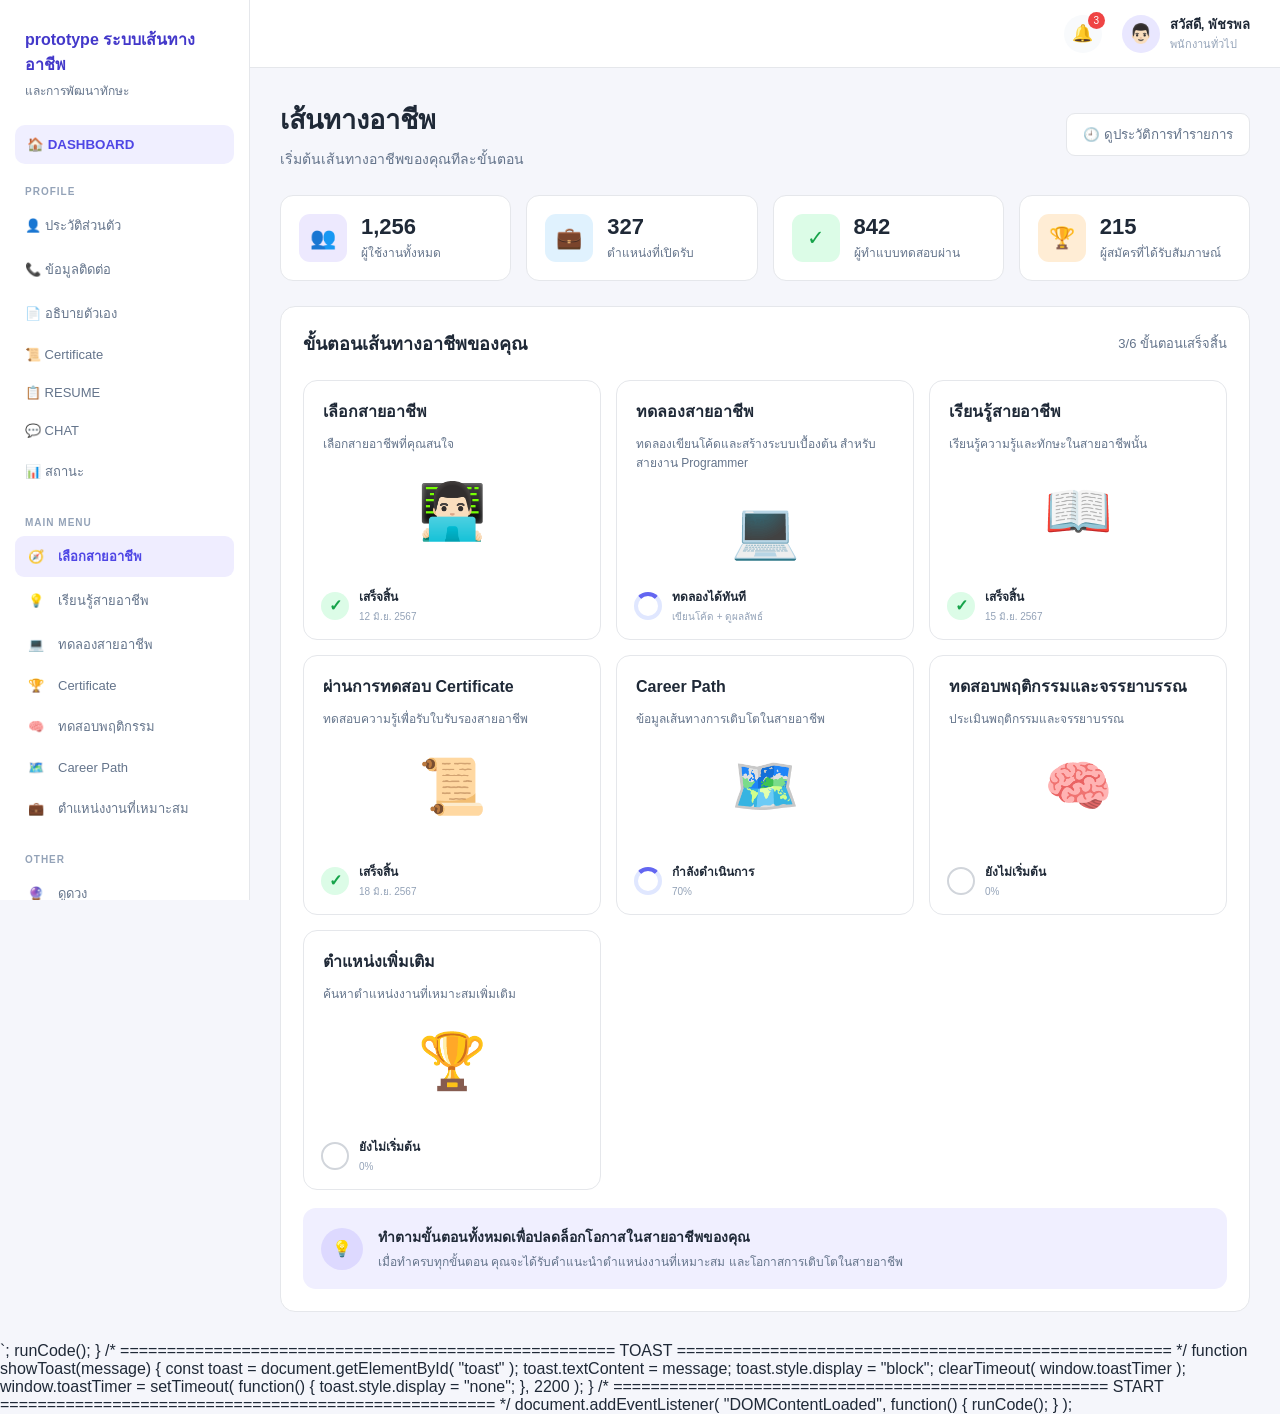
==== index.html @ d0d07e2c "Update index.html" ====
<!DOCTYPE html>
<html lang="th">

<head>

<meta charset="UTF-8">

<meta name="viewport"
      content="width=device-width, initial-scale=1.0">

<title>
Career Path Dashboard
</title>

<style>

/* =====================================================
   RESET
===================================================== */

* {
    box-sizing: border-box;
}

body {

    margin: 0;

    font-family:
        Arial,
        "Noto Sans Thai",
        sans-serif;

    background: #f5f6fb;

    color: #1f2937;
}

button {

    font-family: inherit;

}


/* =====================================================
   APP
===================================================== */

.app {

    min-height: 100vh;

    display: flex;

}


/* =====================================================
   SIDEBAR
===================================================== */

.sidebar {

    width: 250px;

    min-height: 100vh;

    background: white;

    border-right:
        1px solid #e5e7eb;

    padding: 22px 15px;

    position: fixed;

    left: 0;

    top: 0;

    bottom: 0;

    overflow-y: auto;

}

.logo {

    padding:
        5px 10px 25px;

}

.logo-title {

    font-size: 16px;

    font-weight: 800;

    color: #4338ca;

}

.logo-subtitle {

    font-size: 12px;

    color: #64748b;

    margin-top: 4px;

}


/* Sidebar Dashboard */

.dashboard-menu {

    width: 100%;

    border: none;

    background: #f0efff;

    color: #4f46e5;

    padding: 12px;

    border-radius: 10px;

    text-align: left;

    font-weight: 700;

    cursor: pointer;

    margin-bottom: 22px;

}


/* Section */

.menu-section {

    margin-bottom: 25px;

}

.menu-section-title {

    font-size: 10px;

    font-weight: 800;

    color: #94a3b8;

    letter-spacing: 1px;

    padding:
        0 10px 8px;

}


/* Menu */

.menu-item {

    width: 100%;

    display: flex;

    align-items: center;

    gap: 11px;

    border: none;

    background: transparent;

    color: #64748b;

    padding: 10px;

    border-radius: 9px;

    text-align: left;

    cursor: pointer;

    font-size: 13px;

    margin-bottom: 3px;

    transition: .2s;

}

.menu-item:hover {

    background: #f8f7ff;

    color: #4f46e5;

}

.menu-item.active {

    background: #efedff;

    color: #4f46e5;

    font-weight: 700;

}

.menu-icon {

    width: 22px;

    text-align: center;

}


/* =====================================================
   MAIN
===================================================== */

.main {

    margin-left: 250px;

    width: calc(100% - 250px);

    min-height: 100vh;

}


/* =====================================================
   TOPBAR
===================================================== */

.topbar {

    height: 68px;

    background: white;

    border-bottom:
        1px solid #e5e7eb;

    display: flex;

    align-items: center;

    justify-content: flex-end;

    padding:
        0 30px;

    gap: 20px;

}

.notification {

    position: relative;

}

.notification button {

    border: none;

    background: #f8fafc;

    width: 38px;

    height: 38px;

    border-radius: 50%;

    cursor: pointer;

    font-size: 17px;

}

.notification-count {

    position: absolute;

    top: -3px;

    right: -3px;

    background: #ef4444;

    color: white;

    width: 17px;

    height: 17px;

    border-radius: 50%;

    font-size: 10px;

    display: flex;

    align-items: center;

    justify-content: center;

}

.profile {

    display: flex;

    align-items: center;

    gap: 10px;

}

.profile-avatar {

    width: 38px;

    height: 38px;

    border-radius: 50%;

    background: #e9e7ff;

    display: flex;

    align-items: center;

    justify-content: center;

    font-size: 19px;

}

.profile-name {

    font-size: 13px;

    font-weight: 700;

}

.profile-role {

    font-size: 11px;

    color: #94a3b8;

}


/* =====================================================
   PAGE
===================================================== */

.page {

    padding: 30px;

}

.page-header {

    display: flex;

    justify-content:
        space-between;

    align-items: center;

    margin-bottom: 25px;

}

.page-header h1 {

    margin: 0;

    font-size: 27px;

}

.page-header p {

    margin: 7px 0 0;

    color: #64748b;

    font-size: 14px;

}

.history-button {

    border:
        1px solid #e5e7eb;

    background: white;

    padding:
        10px 16px;

    border-radius: 9px;

    cursor: pointer;

    color: #64748b;

}


/* =====================================================
   STAT CARDS
===================================================== */

.stat-grid {

    display: grid;

    grid-template-columns:
        repeat(4, 1fr);

    gap: 15px;

    margin-bottom: 25px;

}

.stat-card {

    background: white;

    border:
        1px solid #e5e7eb;

    border-radius: 13px;

    padding: 18px;

    display: flex;

    align-items: center;

    gap: 14px;

}

.stat-icon {

    width: 48px;

    height: 48px;

    border-radius: 11px;

    display: flex;

    align-items: center;

    justify-content: center;

    font-size: 21px;

}

.stat-number {

    font-size: 22px;

    font-weight: 800;

}

.stat-label {

    font-size: 12px;

    color: #64748b;

    margin-top: 3px;

}


/* =====================================================
   CAREER CARDS
===================================================== */

.panel {

    background: white;

    border:
        1px solid #e5e7eb;

    border-radius: 15px;

    padding: 22px;

}

.panel-header {

    display: flex;

    align-items: center;

    justify-content:
        space-between;

    margin-bottom: 22px;

}

.panel-title {

    font-size: 18px;

    font-weight: 800;

}

.progress-summary {

    font-size: 13px;

    color: #64748b;

}

.career-grid {

    display: grid;

    grid-template-columns:
        repeat(3, 1fr);

    gap: 15px;

}

.career-card {

    min-height: 260px;

    border:
        1px solid #e5e7eb;

    border-radius: 14px;

    padding: 19px;

    position: relative;

    overflow: hidden;

    cursor: pointer;

    transition:
        transform .2s,
        box-shadow .2s,
        border .2s;

    background: white;

}

.career-card:hover {

    transform:
        translateY(-4px);

    border-color: #9b92ff;

    box-shadow:
        0 12px 30px
        rgba(79,70,229,.10);

}

.career-card h3 {

    margin: 0;

    font-size: 16px;

    line-height: 1.45;

}

.career-card p {

    font-size: 12px;

    color: #64748b;

    line-height: 1.6;

}

.illustration {

    height: 90px;

    display: flex;

    align-items: center;

    justify-content: center;

    font-size: 55px;

    margin-top: 10px;

}

.status {

    position: absolute;

    bottom: 15px;

    left: 17px;

    right: 17px;

    display: flex;

    align-items: center;

    gap: 10px;

}

.status-icon {

    width: 28px;

    height: 28px;

    border-radius: 50%;

    background: #dcfce7;

    color: #16a34a;

    display: flex;

    align-items: center;

    justify-content: center;

    font-weight: 800;

}

.status strong {

    display: block;

    font-size: 12px;

}

.status small {

    color: #94a3b8;

    font-size: 10px;

}

.progress-circle {

    width: 28px;

    height: 28px;

    border-radius: 50%;

    border:
        4px solid #e0e7ff;

    border-top-color:
        #6366f1;

}

.empty-circle {

    width: 28px;

    height: 28px;

    border:
        2px solid #d1d5db;

    border-radius: 50%;

}


/* =====================================================
   INFO BAR
===================================================== */

.info-bar {

    margin-top: 18px;

    background: #f0efff;

    border-radius: 13px;

    padding: 18px;

    display: flex;

    gap: 15px;

    align-items: center;

}

.info-icon {

    width: 42px;

    height: 42px;

    border-radius: 50%;

    background: #ddd9ff;

    display: flex;

    align-items: center;

    justify-content: center;

}

.info-bar h3 {

    margin: 0 0 4px;

    font-size: 14px;

}

.info-bar p {

    margin: 0;

    color: #64748b;

    font-size: 12px;

}


/* =====================================================
   SUB PAGE
===================================================== */

.sub-page {

    display: none;

}

.sub-page.active {

    display: block;

}

.back-button {

    border:
        1px solid #e5e7eb;

    background: white;

    color: #4f46e5;

    padding:
        10px 17px;

    border-radius: 8px;

    cursor: pointer;

    margin-bottom: 22px;

    font-weight: 700;

}

.back-button:hover {

    background: #efedff;

}


/* =====================================================
   SUB PAGE HEADER
===================================================== */

.sub-header {

    margin-bottom: 25px;

}

.sub-header h1 {

    margin: 0;

    font-size: 28px;

}

.sub-header p {

    color: #64748b;

    margin-top: 7px;

}


/* =====================================================
   CAREER SELECT
===================================================== */

.career-options {

    display: grid;

    grid-template-columns:
        repeat(4, 1fr);

    gap: 18px;

}

.career-option {

    border:
        1px solid #e5e7eb;

    background: white;

    border-radius: 15px;

    padding: 28px 20px;

    text-align: center;

    cursor: pointer;

    transition: .2s;

}

.career-option:hover {

    transform:
        translateY(-4px);

    border-color: #6366f1;

}

.option-icon {

    font-size: 48px;

    margin-bottom: 12px;

}

.career-option h3 {

    margin: 0;

    font-size: 16px;

}

.career-option p {

    color: #64748b;

    font-size: 12px;

}


/* =====================================================
   LEARNING
===================================================== */

.lesson-tabs {

    display: flex;

    gap: 10px;

    flex-wrap: wrap;

    margin-bottom: 20px;

}

.lesson-tab {

    border:
        1px solid #e5e7eb;

    background: white;

    padding:
        11px 17px;

    border-radius: 9px;

    cursor: pointer;

    color: #64748b;

}

.lesson-tab.active {

    background: #4f46e5;

    color: white;

    border-color: #4f46e5;

}

.lesson-tab small {

    display: block;

    margin-top: 3px;

}

.exercise-box {

    background: #f3f1ff;

    border-left:
        4px solid #6366f1;

    border-radius: 8px;

    padding: 15px;

    margin-bottom: 20px;

}

.exercise-box p {

    color: #64748b;

    line-height: 1.7;

}


/* =====================================================
   CODE EDITOR
===================================================== */

.code-workspace {

    display: grid;

    grid-template-columns:
        1fr 1fr;

    gap: 16px;

}

.code-panel,
.preview-panel {

    background: white;

    border:
        1px solid #e5e7eb;

    border-radius: 13px;

    overflow: hidden;

}

.code-header {

    height: 54px;

    display: flex;

    align-items: center;

    justify-content:
        space-between;

    padding:
        0 14px;

    border-bottom:
        1px solid #e5e7eb;

    background: #fafafa;

}

.code-header button {

    border:
        1px solid #d9dce5;

    background: white;

    padding:
        7px 12px;

    border-radius: 7px;

    cursor: pointer;

}

.code-header .run {

    background: #4f46e5;

    color: white;

    border-color: #4f46e5;

}

#codeEditor {

    display: block;

    width: 100%;

    height: 450px;

    resize: none;

    border: none;

    outline: none;

    padding: 18px;

    background: #111827;

    color: #e5e7eb;

    font-family:
        Consolas,
        Monaco,
        monospace;

    font-size: 13px;

    line-height: 1.7;

}

#codePreview {

    width: 100%;

    height: 450px;

    border: none;

    background: white;

}


/* =====================================================
   CERTIFICATE
===================================================== */

.certificate-box {

    max-width: 700px;

    margin: 30px auto;

    background: white;

    border:
        1px solid #e5e7eb;

    border-radius: 15px;

    padding: 45px;

    text-align: center;

}

.certificate-icon {

    font-size: 65px;

}

.certificate-box h2 {

    margin-bottom: 8px;

}

.certificate-box p {

    color: #64748b;

}

.certificate-info {

    display: flex;

    justify-content: center;

    gap: 20px;

    margin:
        25px 0;

    color: #64748b;

    font-size: 13px;

}

.primary-button {

    border: none;

    background: #4f46e5;

    color: white;

    padding:
        12px 22px;

    border-radius: 8px;

    cursor: pointer;

    font-weight: 700;

}


/* =====================================================
   CAREER PATH
===================================================== */

.roadmap {

    display: flex;

    align-items: center;

    justify-content: center;

    overflow-x: auto;

    padding: 30px 10px;

}

.roadmap-card {

    min-width: 210px;

    background: white;

    border:
        1px solid #e5e7eb;

    border-radius: 14px;

    padding: 22px;

    text-align: center;

}

.roadmap-number {

    width: 42px;

    height: 42px;

    margin: auto;

    border-radius: 50%;

    background: #4f46e5;

    color: white;

    display: flex;

    align-items: center;

    justify-content: center;

    font-weight: 800;

}

.roadmap-card p {

    color: #64748b;

    font-size: 12px;

    line-height: 1.6;

}

.roadmap-line {

    width: 55px;

    height: 3px;

    background: #c7c2ff;

}



/* =====================================================
   JOBS
===================================================== */

.job-list {

    display: flex;

    flex-direction: column;

    gap: 14px;

}

.job-card {

    background: white;

    border:
        1px solid #e5e7eb;

    border-radius: 14px;

    padding: 20px;

    display: flex;

    align-items: center;

    gap: 18px;

}

.job-icon {

    width: 55px;

    height: 55px;

    background: #efedff;

    border-radius: 12px;

    display: flex;

    align-items: center;

    justify-content: center;

    font-size: 27px;

}

.job-info {

    flex: 1;

}

.job-info h3 {

    margin: 0 0 5px;

}

.job-info p {

    margin: 0 0 5px;

    color: #64748b;

    font-size: 13px;

}

.job-info span {

    color: #94a3b8;

    font-size: 12px;

}

.job-button {

    border:
        1px solid #4f46e5;

    color: #4f46e5;

    background: white;

    padding:
        9px 15px;

    border-radius: 8px;

    cursor: pointer;

}


/* =====================================================
   TOAST
===================================================== */

.toast {

    position: fixed;

    right: 25px;

    bottom: 25px;

    background: #1f2937;

    color: white;

    padding:
        13px 18px;

    border-radius: 9px;

    display: none;

    z-index: 100;

}


/* =====================================================
   RESPONSIVE
===================================================== */

@media(max-width: 1100px) {

    .stat-grid {

        grid-template-columns:
            repeat(2, 1fr);

    }

    .career-grid {

        grid-template-columns:
            repeat(2, 1fr);

    }

    .career-options {

        grid-template-columns:
            repeat(2, 1fr);

    }

}

@media(max-width: 800px) {

    .sidebar {

        width: 210px;

    }

    .main {

        margin-left: 210px;

        width:
            calc(100% - 210px);

    }

    .code-workspace {

        grid-template-columns: 1fr;

    }

}

@media(max-width: 650px) {

    .sidebar {

        display: none;

    }

    .main {

        margin-left: 0;

        width: 100%;

    }

    .page {

        padding: 18px;

    }

    .stat-grid,
    .career-grid,
    .career-options {

        grid-template-columns: 1fr;

    }

    .page-header {

        flex-direction: column;

        align-items: flex-start;

        gap: 15px;

    }

    .job-card {

        flex-wrap: wrap;

    }

    .job-button {

        width: 100%;

    }

    .roadmap {

        justify-content: flex-start;

    }

}

</style>

</head>


<body>


<div class="app">


<!-- =====================================================
     SIDEBAR
===================================================== -->

<aside class="sidebar">


    <div class="logo">

        <div class="logo-title">
            prototype ระบบเส้นทางอาชีพ
        </div>

        <div class="logo-subtitle">
            และการพัฒนาทักษะ
        </div>

    </div>


    <button
        class="dashboard-menu"
        onclick="showPage('dashboard')">

        🏠 DASHBOARD

    </button>


    <div class="menu-section">

        <div class="menu-section-title">
            PROFILE
        </div>

        <button class="menu-item">
            👤
            ประวัติส่วนตัว
        </button>

        <button class="menu-item">
            📞
            ข้อมูลติดต่อ
        </button>

        <button class="menu-item">
            📄
            อธิบายตัวเอง
        </button>

        <button class="menu-item">
            📜
            Certificate
        </button>

        <button class="menu-item">
            📋
            RESUME
        </button>

        <button class="menu-item">
            💬
            CHAT
        </button>

        <button class="menu-item">
            📊
            สถานะ
        </button>

    </div>


    <div class="menu-section">

        <div class="menu-section-title">
            MAIN MENU
        </div>


        <button
            class="menu-item active"
            onclick="window.location.href='jobs.html'">

            <span class="menu-icon">🧭</span>

            เลือกสายอาชีพ

        </button>

<button
    class="menu-item"
    onclick="window.location.href='learning.html'">
    <span class="menu-icon">💡</span>
    เรียนรู้สายอาชีพ
</button>

<button
            class="menu-item"
            onclick="window.location.href='career-trial.html'">
            <span class="menu-icon">💻</span>
            ทดลองสายอาชีพ
        </button>

          <button
            class="menu-item"
            onclick="window.location.href='certificate.html'">

            <span class="menu-icon">🏆</span>

            Certificate

        </button>


        <button
            class="menu-item"
            onclick="window.location.href='psychology.html'">

            <span class="menu-icon">🧠</span>

            ทดสอบพฤติกรรม

        </button>


        <button
            class="menu-item"
            onclick="window.location.href='career-path.html'">

            <span class="menu-icon">🗺️</span>

            Career Path

        </button>


        <button
            class="menu-item"
            onclick="window.location.href='jobs.html'">

            <span class="menu-icon">💼</span>

            ตำแหน่งงานที่เหมาะสม

        </button>

    </div>


    <div class="menu-section">

        <div class="menu-section-title">
            OTHER
        </div>

        <button class="menu-item" onclick="showPage('fortune')">
    <span class="menu-icon">🔮</span>
    ดูดวง
</button>

        <button class="menu-item">
            🌐
            ข้อมูลสายงานทั่วโลก
        </button>

        <button class="menu-item">
            🏛️
            สถาบันรับรอง/ฝึกอบรม
        </button>

    </div>


</aside>


<!-- =====================================================
     MAIN
===================================================== -->

<main class="main">


<!-- TOPBAR -->

<div class="topbar">

    <div class="notification">

        <button onclick="showToast('ไม่มีการแจ้งเตือนใหม่')">

            🔔

        </button>

        <span class="notification-count">
            3
        </span>

    </div>


    <div class="profile">

        <div class="profile-avatar">
            👨🏻
        </div>

        <div>

            <div class="profile-name">
                สวัสดี, พัชรพล
            </div>

            <div class="profile-role">
                พนักงานทั่วไป
            </div>

        </div>

    </div>

</div>


<!-- =====================================================
     DASHBOARD
===================================================== -->

<section
    id="dashboard"
    class="page sub-page active">


    <div class="page-header">

        <div>

            <h1>
                เส้นทางอาชีพ
            </h1>

            <p>
                เริ่มต้นเส้นทางอาชีพของคุณทีละขั้นตอน
            </p>

        </div>


        <button
            class="history-button"
            onclick="showToast('กำลังแสดงประวัติการทำรายการ')">

            🕘 ดูประวัติการทำรายการ

        </button>

    </div>


    <!-- STAT -->

    <div class="stat-grid">


        <div class="stat-card">

            <div
                class="stat-icon"
                style="background:#ede9fe;color:#7c3aed">

                👥

            </div>

            <div>

                <div class="stat-number">
                    1,256
                </div>

                <div class="stat-label">
                    ผู้ใช้งานทั้งหมด
                </div>

            </div>

        </div>


        <div class="stat-card">

            <div
                class="stat-icon"
                style="background:#e0f2fe;color:#0284c7">

                💼

            </div>

            <div>

                <div class="stat-number">
                    327
                </div>

                <div class="stat-label">
                    ตำแหน่งที่เปิดรับ
                </div>

            </div>

        </div>


        <div class="stat-card">

            <div
                class="stat-icon"
                style="background:#dcfce7;color:#16a34a">

                ✓

            </div>

            <div>

                <div class="stat-number">
                    842
                </div>

                <div class="stat-label">
                    ผู้ทำแบบทดสอบผ่าน
                </div>

            </div>

        </div>


        <div class="stat-card">

            <div
                class="stat-icon"
                style="background:#ffedd5;color:#ea580c">

                🏆

            </div>

            <div>

                <div class="stat-number">
                    215
                </div>

                <div class="stat-label">
                    ผู้สมัครที่ได้รับสัมภาษณ์
                </div>

            </div>

        </div>


    </div>


    <!-- CAREER -->

    <div class="panel">


        <div class="panel-header">

            <div class="panel-title">

                ขั้นตอนเส้นทางอาชีพของคุณ

            </div>

            <div class="progress-summary">

                3/6 ขั้นตอนเสร็จสิ้น

            </div>

        </div>


        <div class="career-grid">


            <!-- 1 -->

            <div
                class="career-card"
                onclick="window.location.href='jobs.html'">

                <h3>
                    เลือกสายอาชีพ
                </h3>

                <p>
                    เลือกสายอาชีพที่คุณสนใจ
                </p>

                <div class="illustration">
                    👨🏻‍💻
                </div>

                <div class="status">

                    <span class="status-icon">
                        ✓
                    </span>

                    <div>

                        <strong>
                            เสร็จสิ้น
                        </strong>

                        <small>
                            12 มิ.ย. 2567
                        </small>

                    </div>

                </div>

            </div>


            <!-- 2 -->

            <div
                class="career-card"
                onclick="window.location.href='career-trial.html'">

                <h3>
                    ทดลองสายอาชีพ
                </h3>

                <p>
                    ทดลองเขียนโค้ดและสร้างระบบเบื้องต้น
                    สำหรับสายงาน Programmer
                </p>

                <div class="illustration">
                    💻
                </div>

                <div class="status">

                    <span class="progress-circle">
                    </span>

                    <div>

                        <strong>
                            ทดลองได้ทันที
                        </strong>

                        <small>
                            เขียนโค้ด + ดูผลลัพธ์
                        </small>

                    </div>

                </div>

            </div>


            <!-- 2 -->

            <div
                class="career-card"
                onclick="window.location.href='learning.html'">

                <h3>
                    เรียนรู้สายอาชีพ
                </h3>

                <p>
                    เรียนรู้ความรู้และทักษะในสายอาชีพนั้น
                </p>

                <div class="illustration">
                    📖
                </div>

                <div class="status">

                    <span class="status-icon">
                        ✓
                    </span>

                    <div>

                        <strong>
                            เสร็จสิ้น
                        </strong>

                        <small>
                            15 มิ.ย. 2567
                        </small>

                    </div>

                </div>

            </div>


            <!-- 3 -->

            <div
                class="career-card"
                onclick="window.location.href='certificate.html'">

                <h3>
                    ผ่านการทดสอบ Certificate
                </h3>

                <p>
                    ทดสอบความรู้เพื่อรับใบรับรองสายอาชีพ
                </p>

                <div class="illustration">
                    📜
                </div>

                <div class="status">

                    <span class="status-icon">
                        ✓
                    </span>

                    <div>

                        <strong>
                            เสร็จสิ้น
                        </strong>

                        <small>
                            18 มิ.ย. 2567
                        </small>

                    </div>

                </div>

            </div>


            <!-- 4 -->

            <div
                class="career-card"
                onclick="window.location.href='career-path.html'">

                <h3>
                    Career Path
                </h3>

                <p>
                    ข้อมูลเส้นทางการเติบโตในสายอาชีพ
                </p>

                <div class="illustration">
                    🗺️
                </div>

                <div class="status">

                    <span class="progress-circle">
                    </span>

                    <div>

                        <strong>
                            กำลังดำเนินการ
                        </strong>

                        <small>
                            70%
                        </small>

                    </div>

                </div>

            </div>


            <!-- 5 -->

            <div
                class="career-card"
                onclick="window.location.href='psychology.html'">

                <h3>
                    ทดสอบพฤติกรรมและจรรยาบรรณ
                </h3>

                <p>
                    ประเมินพฤติกรรมและจรรยาบรรณ
                </p>

                <div class="illustration">
                    🧠
                </div>

                <div class="status">

                    <span class="empty-circle">
                    </span>

                    <div>

                        <strong>
                            ยังไม่เริ่มต้น
                        </strong>

                        <small>
                            0%
                        </small>

                    </div>

                </div>

            </div>


            <!-- 6 -->

            <div
                class="career-card"
                onclick="window.location.href='jobs.html'">

                <h3>
                    ตำแหน่งเพิ่มเติม
                </h3>

                <p>
                    ค้นหาตำแหน่งงานที่เหมาะสมเพิ่มเติม
                </p>

                <div class="illustration">
                    🏆
                </div>

                <div class="status">

                    <span class="empty-circle">
                    </span>

                    <div>

                        <strong>
                            ยังไม่เริ่มต้น
                        </strong>

                        <small>
                            0%
                        </small>

                    </div>

                </div>

            </div>


        </div>


        <div class="info-bar">

            <div class="info-icon">
                💡
            </div>

            <div>

                <h3>
                    ทำตามขั้นตอนทั้งหมดเพื่อปลดล็อกโอกาสในสายอาชีพของคุณ
                </h3>

                <p>
                    เมื่อทำครบทุกขั้นตอน
                    คุณจะได้รับคำแนะนำตำแหน่งงานที่เหมาะสม
                    และโอกาสการเติบโตในสายอาชีพ
                </p>

            </div>

        </div>


    </div>


</section>


<!-- =====================================================
     SELECT CAREER
===================================================== -->

<section
    id="career-select"
    class="page sub-page">


    <button
        class="back-button"
        onclick="showPage('dashboard')">

        ← กลับ Dashboard

    </button>


    <div class="sub-header">

        <h1>
            เลือกสายอาชีพ
        </h1>

        <p>
            เลือกสายอาชีพที่คุณสนใจ
            เพื่อสร้างเส้นทางการพัฒนาของคุณ
        </p>

    </div>


    <div class="career-options">


        <div
            class="career-option"
            onclick="selectCareer('Programmer')">

            <div class="option-icon">
                👨‍💻
            </div>

            <h3>
                Programmer
            </h3>

            <p>
                นักพัฒนาโปรแกรม
            </p>

        </div>


        <div
            class="career-option"
            onclick="selectCareer('Web Developer')">

            <div class="option-icon">
                🌐
            </div>

            <h3>
                Web Developer
            </h3>

            <p>
                นักพัฒนาเว็บไซต์
            </p>

        </div>


        <div
            class="career-option"
            onclick="selectCareer('Data Analyst')">

            <div class="option-icon">
                📊
            </div>

            <h3>
                Data Analyst
            </h3>

            <p>
                นักวิเคราะห์ข้อมูล
            </p>

        </div>


        <div
            class="career-option"
            onclick="selectCareer('UX/UI Designer')">

            <div class="option-icon">
                🎨
            </div>

            <h3>
                UX/UI Designer
            </h3>

            <p>
                นักออกแบบประสบการณ์ผู้ใช้
            </p>

        </div>


    </div>


</section>


<!-- =====================================================
     LEARNING
===================================================== -->

<section
    id="learning"
    class="page sub-page">


    <button
        class="back-button"
        onclick="showPage('dashboard')">

        ← กลับ Dashboard

    </button>


    <div class="sub-header">

        <h1>
            เรียนรู้สายอาชีพ
        </h1>

        <p>
            เรียนรู้ทักษะที่จำเป็นสำหรับสายงาน Programmer
        </p>

    </div>


    <div class="lesson-tabs">

        <button class="lesson-tab active">
            Lesson 01
            <small>HTML</small>
        </button>

        <button class="lesson-tab">
            Lesson 02
            <small>CSS</small>
        </button>

        <button class="lesson-tab">
            Lesson 03
            <small>JavaScript</small>
        </button>

        <button class="lesson-tab">
            Lesson 04
            <small>Web Development</small>
        </button>

    </div>


    <div class="panel">


        <h2>
            🧑‍💻 แบบฝึกหัดทดลองเขียนโค้ด
        </h2>


        <p>
            ทดลองเขียนโปรแกรมเบื้องต้น
            สำหรับสายงาน Programmer
            และดูผลลัพธ์ได้ทันที
        </p>


        <div class="exercise-box">

            <strong>
                🎯 โจทย์แบบฝึกหัด
            </strong>

            <p>
                สร้างหน้าเว็บไซต์แนะนำตัวเอง
                โดยให้มีหัวข้อ ชื่อของคุณ
                ข้อความแนะนำตัว และปุ่ม “สวัสดี”
                เมื่อกดปุ่มให้แสดงข้อความ
                “ยินดีต้อนรับสู่เว็บไซต์ของฉัน”
            </p>

        </div>


        <div class="code-workspace">


            <div class="code-panel">


                <div class="code-header">

                    <strong>
                        💻 Code Editor
                    </strong>

                    <div>

                        <button
                            onclick="resetCode()">

                            รีเซ็ต

                        </button>

                        <button
                            class="run"
                            onclick="runCode()">

                            ▶ รันโค้ด

                        </button>

                    </div>

                </div>


<textarea
id="codeEditor"
spellcheck="false"><!DOCTYPE html>
<html>

<head>

<style>

body {
    font-family: Arial;
    text-align: center;
    padding: 50px;
    background: #f8f9ff;
}

h1 {
    color: #5946d2;
}

button {
    padding: 12px 22px;
    border: none;
    border-radius: 8px;
    background: #5946d2;
    color: white;
    cursor: pointer;
}

</style>

</head>

<body>

<h1>
สวัสดีครับ
</h1>

<p>
ฉันกำลังฝึกเขียนโปรแกรม
</p>

<button onclick="welcome()">
สวัสดี
</button>

<script>

function welcome() {

    alert(
        "ยินดีต้อนรับสู่เว็บไซต์ของฉัน"
    );

}

</script>

</body>

</html></textarea>


            </div>


            <div class="preview-panel">


                <div class="code-header">

                    <strong>
                        🌐 ผลลัพธ์
                    </strong>

                    <span>
                        Preview
                    </span>

                </div>


                <iframe
                    id="codePreview"
                    title="Code Preview">
                </iframe>


            </div>


        </div>


    </div>


</section>


<!-- =====================================================
     CERTIFICATE
===================================================== -->

<section
    id="certificate"
    class="page sub-page">


    <button
        class="back-button"
        onclick="showPage('dashboard')">

        ← กลับ Dashboard

    </button>


    <div class="sub-header">

        <h1>
            ผ่านการทดสอบ Certificate
        </h1>

        <p>
            ทดสอบความรู้เพื่อรับใบรับรองสายอาชีพ
        </p>

    </div>


    <div class="certificate-box">


        <div class="certificate-icon">
            🏆
        </div>


        <h2>
            Programmer Certificate
        </h2>


        <p>
            แบบทดสอบความรู้พื้นฐานด้านการเขียนโปรแกรม
        </p>


        <div class="certificate-info">

            <span>
                📝 20 ข้อ
            </span>

            <span>
                ⏱ 30 นาที
            </span>

            <span>
                🎯 ผ่านที่ 70%
            </span>

        </div>


        <button
            class="primary-button"
            onclick="showToast('เริ่มทำแบบทดสอบ Certificate')">

            เริ่มทำแบบทดสอบ

        </button>


    </div>


</section>


<!-- =====================================================
     CAREER PATH
===================================================== -->

<section
    id="career-path"
    class="page sub-page">


    <button
        class="back-button"
        onclick="showPage('dashboard')">

        ← กลับ Dashboard

    </button>


    <div class="sub-header">

        <h1>
            Career Path
        </h1>

        <p>
            เส้นทางการเติบโตในสายงาน Programmer
        </p>

    </div>


    <div class="roadmap">


        <div class="roadmap-card">

            <div class="roadmap-number">
                01
            </div>

            <h3>
                Junior Programmer
            </h3>

            <p>
                เรียนรู้พื้นฐานการเขียนโปรแกรม
                และพัฒนาเว็บไซต์
            </p>

        </div>


        <div class="roadmap-line"></div>


        <div class="roadmap-card">

            <div class="roadmap-number">
                02
            </div>

            <h3>
                Senior Programmer
            </h3>

            <p>
                พัฒนา Software
                และแก้ไขปัญหาที่ซับซ้อน
            </p>

        </div>


        <div class="roadmap-line"></div>


        <div class="roadmap-card">

            <div class="roadmap-number">
                03
            </div>

            <h3>
                Team Leader
            </h3>

            <p>
                บริหารทีม
                และวางแผนโครงการ
            </p>

        </div>


        <div class="roadmap-line"></div>


        <div class="roadmap-card">

            <div class="roadmap-number">
                04
            </div>

            <h3>
                Software Architect
            </h3>

            <p>
                ออกแบบระบบ Software
                ระดับองค์กร
            </p>

        </div>


    </div>


</section>


<!-- =====================================================
     BEHAVIOR
===================================================== -->

<section
    id="behavior"
    class="page sub-page">


    <button
        class="back-button"
        onclick="showPage('dashboard')">

        ← กลับ Dashboard

    </button>


    <div class="sub-header">

        <h1>
            ทดสอบพฤติกรรมและจรรยาบรรณ
        </h1>

        <p>
            ประเมินพฤติกรรมและรูปแบบการทำงาน
            ในสายอาชีพ
        </p>

    </div>


    <div class="question-box">


        <div class="question-number">

            คำถามที่ 1 / 10

        </div>


        <h2>

            หากสมาชิกในทีมทำงานล่าช้า
            คุณจะทำอย่างไร?

        </h2>


        <label class="answer">

            <input
                type="radio"
                name="behavior">

            พูดคุยและช่วยหาสาเหตุ

        </label>


        <label class="answer">

            <input
                type="radio"
                name="behavior">

            แจ้งหัวหน้าทันที

        </label>


        <label class="answer">

            <input
                type="radio"
                name="behavior">

            ปล่อยให้เขาจัดการเอง

        </label>


        <label class="answer">

            <input
                type="radio"
                name="behavior">

            ทำงานแทนทั้งหมด

        </label>


        <br>


        <button
            class="primary-button"
            onclick="nextQuestion()">

            ถัดไป →

        </button>


    </div>


</section>


<!-- =====================================================
     JOBS
===================================================== -->

<section
    id="jobs"
    class="page sub-page">


    <button
        class="back-button"
        onclick="showPage('dashboard')">

        ← กลับ Dashboard

    </button>


    <div class="sub-header">

        <h1>
            ตำแหน่งงานที่เหมาะสม
        </h1>

        <p>
            ตำแหน่งงานที่ระบบแนะนำ
            จากโปรไฟล์และผลการทดสอบ
        </p>

    </div>


    <div class="job-list">


        <div class="job-card">

            <div class="job-icon">
                💻
            </div>

            <div class="job-info">

                <h3>
                    Junior Programmer
                </h3>

                <p>
                    Software Technology Company
                </p>

                <span>
                    📍 กรุงเทพฯ
                </span>

            </div>

            <button
                class="job-button"
                onclick="showToast('เปิดรายละเอียด Junior Programmer')">

                ดูรายละเอียด

            </button>

        </div>


        <div class="job-card">

            <div class="job-icon">
                🌐
            </div>

            <div class="job-info">

                <h3>
                    Frontend Developer
                </h3>

                <p>
                    Digital Technology Company
                </p>

                <span>
                    📍 กรุงเทพฯ
                </span>

            </div>

            <button
                class="job-button"
                onclick="showToast('เปิดรายละเอียด Frontend Developer')">

                ดูรายละเอียด

            </button>

        </div>


        <div class="job-card">

            <div class="job-icon">
                📊
            </div>

            <div class="job-info">

                <h3>
                    Junior Data Analyst
                </h3>

                <p>
                    Data & Technology Company
                </p>

                <span>
                    📍 กรุงเทพฯ
                </span>

            </div>

            <button
                class="job-button"
                onclick="showToast('เปิดรายละเอียด Junior Data Analyst')">

                ดูรายละเอียด

            </button>

        </div>


    </div>


</section>


</main>

</div>


<!-- TOAST -->

<div
    id="toast"
    class="toast">
</div>


<script>

/* =====================================================
   PAGE NAVIGATION
===================================================== */

function showPage(pageId) {


    document
        .querySelectorAll(".sub-page")
        .forEach(page => {

            page.classList.remove("active");

        });


    const page =
        document.getElementById(pageId);


    if (page) {

        page.classList.add("active");

    }


    window.scrollTo({

        top: 0,

        behavior: "smooth"

    });

}


/* =====================================================
   CAREER
===================================================== */

function selectCareer(career) {

    showToast(
        "เลือกสายอาชีพ: " + career
    );

}


/* =====================================================
   CODE EDITOR
===================================================== */

function runCode() {


    const editor =
        document.getElementById(
            "codeEditor"
        );


    const preview =
        document.getElementById(
            "codePreview"
        );


    if (!editor || !preview) {

        return;

    }


    preview.srcdoc =
        editor.value;


    showToast(
        "รันโค้ดเรียบร้อยแล้ว"
    );

}


/* =====================================================
   RESET CODE
===================================================== */

function resetCode() {


    const editor =
        document.getElementById(
            "codeEditor"
        );


    if (!editor) {

        return;

    }


    editor.value = `<!DOCTYPE html>
<html>

<head>

<style>

body {
    font-family: Arial;
    text-align: center;
    padding: 50px;
    background: #f8f9ff;
}

h1 {
    color: #5946d2;
}

button {
    padding: 12px 22px;
    border: none;
    border-radius: 8px;
    background: #5946d2;
    color: white;
    cursor: pointer;
}

</style>

</head>

<body>

<h1>
สวัสดีครับ
</h1>

<p>
ฉันกำลังฝึกเขียนโปรแกรม
</p>

<button onclick="welcome()">
สวัสดี
</button>

<script>

function welcome() {

    alert(
        "ยินดีต้อนรับสู่เว็บไซต์ของฉัน"
    );

}

</script>

</body>

</html>`;


    runCode();

}




/* =====================================================
   TOAST
===================================================== */

function showToast(message) {


    const toast =
        document.getElementById(
            "toast"
        );


    toast.textContent =
        message;


    toast.style.display =
        "block";


    clearTimeout(
        window.toastTimer
    );


    window.toastTimer =
        setTimeout(
            function() {

                toast.style.display =
                    "none";

            },
            2200
        );

}


/* =====================================================
   START
===================================================== */

document.addEventListener(
    "DOMContentLoaded",
    function() {

        runCode();

    }
);

</script>


</body>

</html>
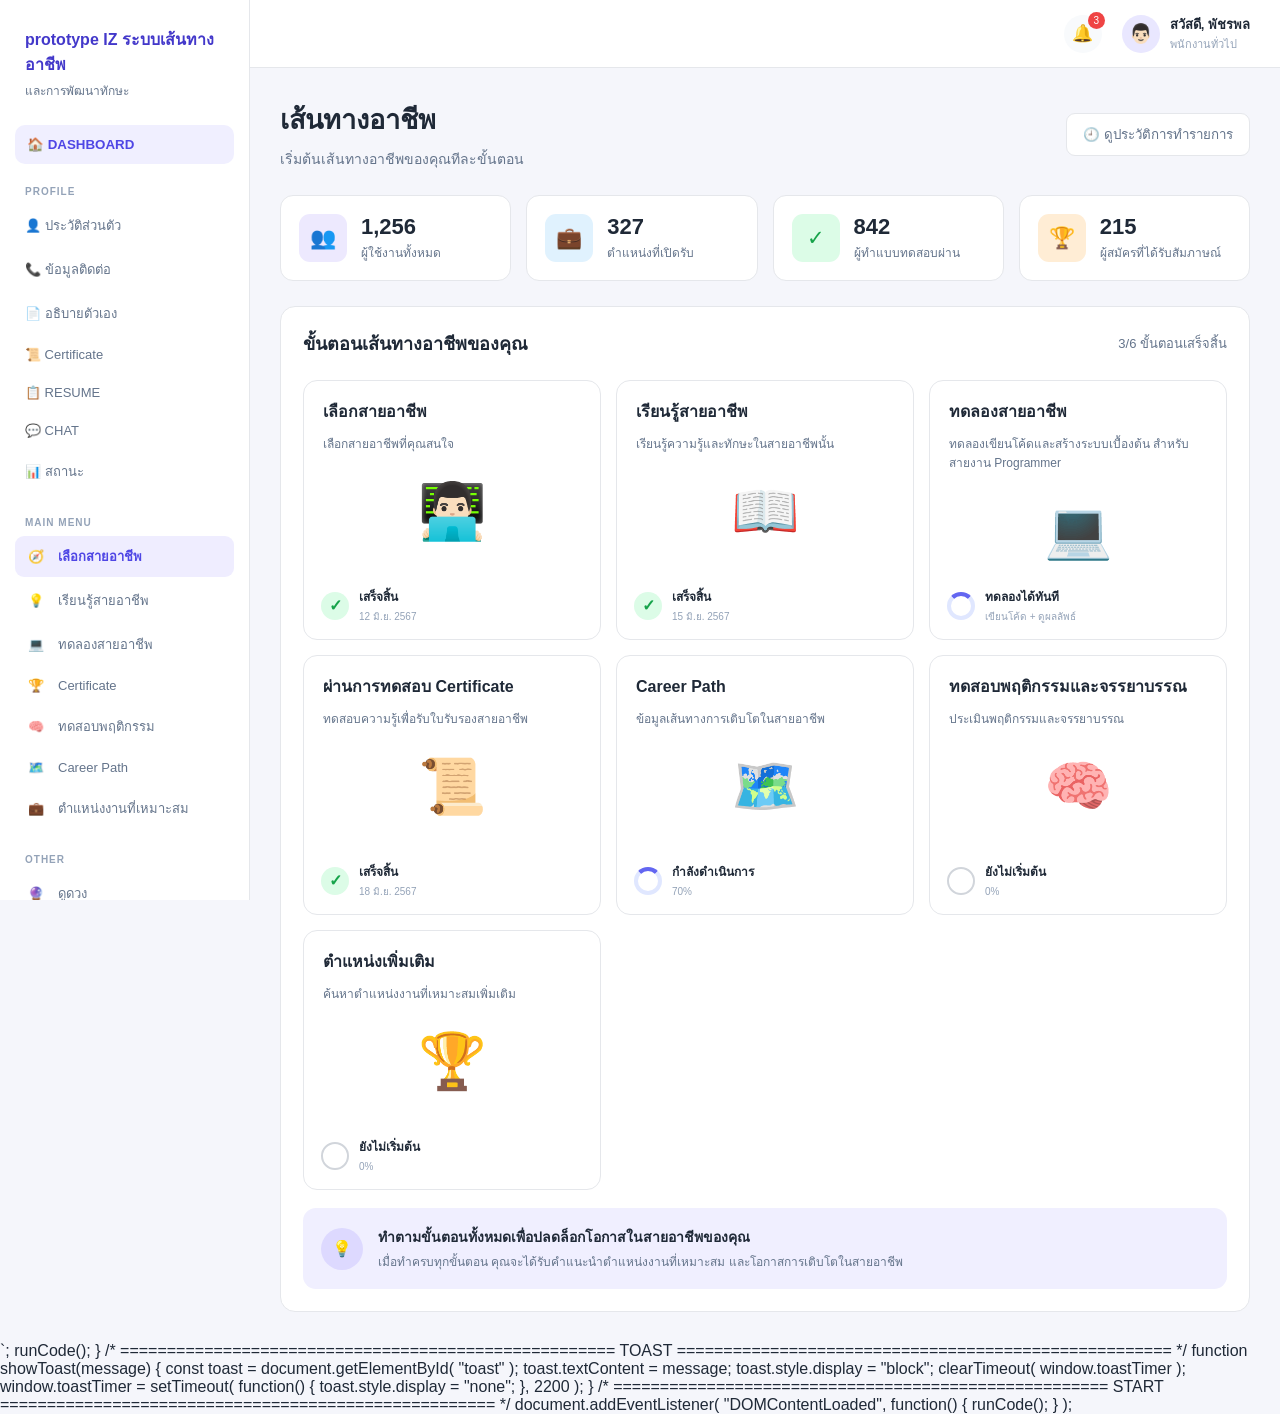
==== commit f8b41dfd: "Update index.html" ====
--- a/index.html
+++ b/index.html
@@ -1535,7 +1535,7 @@
     <div class="logo">
 
         <div class="logo-title">
-            prototype ระบบเส้นทางอาชีพ
+            prototype IZ ระบบเส้นทางอาชีพ
         </div>
 
         <div class="logo-subtitle">
@@ -1598,82 +1598,104 @@
     </div>
 
 
-    <div class="menu-section">
-
-        <div class="menu-section-title">
-            MAIN MENU
-        </div>
-
-
-        <button
-            class="menu-item active"
-            onclick="window.location.href='jobs.html'">
-
-            <span class="menu-icon">🧭</span>
-
-            เลือกสายอาชีพ
-
-        </button>
-
-<button
-    class="menu-item"
-    onclick="window.location.href='learning.html'">
-    <span class="menu-icon">💡</span>
-    เรียนรู้สายอาชีพ
-</button>
-
-<button
-            class="menu-item"
-            onclick="window.location.href='career-trial.html'">
-            <span class="menu-icon">💻</span>
-            ทดลองสายอาชีพ
-        </button>
-
-          <button
-            class="menu-item"
-            onclick="window.location.href='certificate.html'">
-
-            <span class="menu-icon">🏆</span>
-
-            Certificate
-
-        </button>
-
-
-        <button
-            class="menu-item"
-            onclick="window.location.href='psychology.html'">
-
-            <span class="menu-icon">🧠</span>
-
-            ทดสอบพฤติกรรม
-
-        </button>
-
-
-        <button
-            class="menu-item"
-            onclick="window.location.href='career-path.html'">
-
-            <span class="menu-icon">🗺️</span>
-
-            Career Path
-
-        </button>
-
-
-        <button
-            class="menu-item"
-            onclick="window.location.href='jobs.html'">
-
-            <span class="menu-icon">💼</span>
-
-            ตำแหน่งงานที่เหมาะสม
-
-        </button>
-
+   <div class="menu-section">
+
+    <div class="menu-section-title">
+        MAIN MENU
     </div>
 
+
+    <!-- เลือกสายอาชีพ -->
+
+    <button
+        class="menu-item active"
+        onclick="window.location.href='jobs.html'">
+
+        <span class="menu-icon">🧭</span>
+
+        เลือกสายอาชีพ
+
+    </button>
+
+
+    <!-- เรียนรู้สายอาชีพ -->
+
+    <button
+        class="menu-item"
+        onclick="window.location.href='learning.html'">
+
+        <span class="menu-icon">💡</span>
+
+        เรียนรู้สายอาชีพ
+
+    </button>
+
+
+    <!-- ทดลองสายอาชีพ -->
+
+    <button
+        class="menu-item"
+        onclick="window.location.href='career-trial.html'">
+
+        <span class="menu-icon">💻</span>
+
+        ทดลองสายอาชีพ
+
+    </button>
+
+
+    <!-- Certificate -->
+
+    <button
+        class="menu-item"
+        onclick="window.location.href='certificate.html'">
+
+        <span class="menu-icon">🏆</span>
+
+        Certificate
+
+    </button>
+
+
+    <!-- ทดสอบพฤติกรรม -->
+
+    <button
+        class="menu-item"
+        onclick="window.location.href='psychology.html'">
+
+        <span class="menu-icon">🧠</span>
+
+        ทดสอบพฤติกรรม
+
+    </button>
+
+
+    <!-- Career Path -->
+
+    <button
+        class="menu-item"
+        onclick="window.location.href='career-path.html'">
+
+        <span class="menu-icon">🗺️</span>
+
+        Career Path
+
+    </button>
+
+
+    <!-- ตำแหน่งงาน -->
+
+    <button
+        class="menu-item"
+        onclick="window.location.href='jobs.html'">
+
+        <span class="menu-icon">💼</span>
+
+        ตำแหน่งงานที่เหมาะสม
+
+    </button>
+
+</div>
 
     <div class="menu-section">
 
@@ -1894,317 +1916,316 @@
     </div>
 
 
-    <!-- CAREER -->
-
-    <div class="panel">
-
-
-        <div class="panel-header">
-
-            <div class="panel-title">
-
-                ขั้นตอนเส้นทางอาชีพของคุณ
-
-            </div>
-
-            <div class="progress-summary">
-
-                3/6 ขั้นตอนเสร็จสิ้น
-
-            </div>
-
-        </div>
-
-
-        <div class="career-grid">
-
-
-            <!-- 1 -->
-
-            <div
-                class="career-card"
-                onclick="window.location.href='jobs.html'">
-
-                <h3>
-                    เลือกสายอาชีพ
-                </h3>
-
-                <p>
-                    เลือกสายอาชีพที่คุณสนใจ
-                </p>
-
-                <div class="illustration">
-                    👨🏻‍💻
+<!-- CAREER -->
+
+<div class="panel">
+
+
+    <div class="panel-header">
+
+        <div class="panel-title">
+
+            ขั้นตอนเส้นทางอาชีพของคุณ
+
+        </div>
+
+        <div class="progress-summary">
+
+            3/6 ขั้นตอนเสร็จสิ้น
+
+        </div>
+
+    </div>
+
+
+    <div class="career-grid">
+
+
+        <!-- 1 -->
+
+        <div
+            class="career-card"
+            onclick="window.location.href='jobs.html'">
+
+            <h3>
+                เลือกสายอาชีพ
+            </h3>
+
+            <p>
+                เลือกสายอาชีพที่คุณสนใจ
+            </p>
+
+            <div class="illustration">
+                👨🏻‍💻
+            </div>
+
+            <div class="status">
+
+                <span class="status-icon">
+                    ✓
+                </span>
+
+                <div>
+
+                    <strong>
+                        เสร็จสิ้น
+                    </strong>
+
+                    <small>
+                        12 มิ.ย. 2567
+                    </small>
+
                 </div>
 
-                <div class="status">
-
-                    <span class="status-icon">
-                        ✓
-                    </span>
-
-                    <div>
-
-                        <strong>
-                            เสร็จสิ้น
-                        </strong>
-
-                        <small>
-                            12 มิ.ย. 2567
-                        </small>
-
-                    </div>
+            </div>
+
+        </div>
+
+
+        <!-- 2 -->
+
+        <div
+            class="career-card"
+            onclick="window.location.href='learning.html'">
+
+            <h3>
+                เรียนรู้สายอาชีพ
+            </h3>
+
+            <p>
+                เรียนรู้ความรู้และทักษะในสายอาชีพนั้น
+            </p>
+
+            <div class="illustration">
+                📖
+            </div>
+
+            <div class="status">
+
+                <span class="status-icon">
+                    ✓
+                </span>
+
+                <div>
+
+                    <strong>
+                        เสร็จสิ้น
+                    </strong>
+
+                    <small>
+                        15 มิ.ย. 2567
+                    </small>
 
                 </div>
 
             </div>
 
-
-            <!-- 2 -->
-
-            <div
-                class="career-card"
-                onclick="window.location.href='career-trial.html'">
-
-                <h3>
-                    ทดลองสายอาชีพ
-                </h3>
-
-                <p>
-                    ทดลองเขียนโค้ดและสร้างระบบเบื้องต้น
-                    สำหรับสายงาน Programmer
-                </p>
-
-                <div class="illustration">
-                    💻
+        </div>
+
+
+        <!-- 3 -->
+
+        <div
+            class="career-card"
+            onclick="window.location.href='career-trial.html'">
+
+            <h3>
+                ทดลองสายอาชีพ
+            </h3>
+
+            <p>
+                ทดลองเขียนโค้ดและสร้างระบบเบื้องต้น
+                สำหรับสายงาน Programmer
+            </p>
+
+            <div class="illustration">
+                💻
+            </div>
+
+            <div class="status">
+
+                <span class="progress-circle">
+                </span>
+
+                <div>
+
+                    <strong>
+                        ทดลองได้ทันที
+                    </strong>
+
+                    <small>
+                        เขียนโค้ด + ดูผลลัพธ์
+                    </small>
+
                 </div>
 
-                <div class="status">
-
-                    <span class="progress-circle">
-                    </span>
-
-                    <div>
-
-                        <strong>
-                            ทดลองได้ทันที
-                        </strong>
-
-                        <small>
-                            เขียนโค้ด + ดูผลลัพธ์
-                        </small>
-
-                    </div>
+            </div>
+
+        </div>
+
+
+        <!-- 4 -->
+
+        <div
+            class="career-card"
+            onclick="window.location.href='certificate.html'">
+
+            <h3>
+                ผ่านการทดสอบ Certificate
+            </h3>
+
+            <p>
+                ทดสอบความรู้เพื่อรับใบรับรองสายอาชีพ
+            </p>
+
+            <div class="illustration">
+                📜
+            </div>
+
+            <div class="status">
+
+                <span class="status-icon">
+                    ✓
+                </span>
+
+                <div>
+
+                    <strong>
+                        เสร็จสิ้น
+                    </strong>
+
+                    <small>
+                        18 มิ.ย. 2567
+                    </small>
 
                 </div>
 
             </div>
 
-
-            <!-- 2 -->
-
-            <div
-                class="career-card"
-                onclick="window.location.href='learning.html'">
-
-                <h3>
-                    เรียนรู้สายอาชีพ
-                </h3>
-
-                <p>
-                    เรียนรู้ความรู้และทักษะในสายอาชีพนั้น
-                </p>
-
-                <div class="illustration">
-                    📖
+        </div>
+
+
+        <!-- 5 -->
+
+        <div
+            class="career-card"
+            onclick="window.location.href='career-path.html'">
+
+            <h3>
+                Career Path
+            </h3>
+
+            <p>
+                ข้อมูลเส้นทางการเติบโตในสายอาชีพ
+            </p>
+
+            <div class="illustration">
+                🗺️
+            </div>
+
+            <div class="status">
+
+                <span class="progress-circle">
+                </span>
+
+                <div>
+
+                    <strong>
+                        กำลังดำเนินการ
+                    </strong>
+
+                    <small>
+                        70%
+                    </small>
+
                 </div>
 
-                <div class="status">
-
-                    <span class="status-icon">
-                        ✓
-                    </span>
-
-                    <div>
-
-                        <strong>
-                            เสร็จสิ้น
-                        </strong>
-
-                        <small>
-                            15 มิ.ย. 2567
-                        </small>
-
-                    </div>
+            </div>
+
+        </div>
+
+
+        <!-- 6 -->
+
+        <div
+            class="career-card"
+            onclick="window.location.href='psychology.html'">
+
+            <h3>
+                ทดสอบพฤติกรรมและจรรยาบรรณ
+            </h3>
+
+            <p>
+                ประเมินพฤติกรรมและจรรยาบรรณ
+            </p>
+
+            <div class="illustration">
+                🧠
+            </div>
+
+            <div class="status">
+
+                <span class="empty-circle">
+                </span>
+
+                <div>
+
+                    <strong>
+                        ยังไม่เริ่มต้น
+                    </strong>
+
+                    <small>
+                        0%
+                    </small>
 
                 </div>
 
             </div>
 
-
-            <!-- 3 -->
-
-            <div
-                class="career-card"
-                onclick="window.location.href='certificate.html'">
-
-                <h3>
-                    ผ่านการทดสอบ Certificate
-                </h3>
-
-                <p>
-                    ทดสอบความรู้เพื่อรับใบรับรองสายอาชีพ
-                </p>
-
-                <div class="illustration">
-                    📜
+        </div>
+
+
+        <!-- 7 -->
+
+        <div
+            class="career-card"
+            onclick="window.location.href='jobs.html'">
+
+            <h3>
+                ตำแหน่งเพิ่มเติม
+            </h3>
+
+            <p>
+                ค้นหาตำแหน่งงานที่เหมาะสมเพิ่มเติม
+            </p>
+
+            <div class="illustration">
+                🏆
+            </div>
+
+            <div class="status">
+
+                <span class="empty-circle">
+                </span>
+
+                <div>
+
+                    <strong>
+                        ยังไม่เริ่มต้น
+                    </strong>
+
+                    <small>
+                        0%
+                    </small>
+
                 </div>
 
-                <div class="status">
-
-                    <span class="status-icon">
-                        ✓
-                    </span>
-
-                    <div>
-
-                        <strong>
-                            เสร็จสิ้น
-                        </strong>
-
-                        <small>
-                            18 มิ.ย. 2567
-                        </small>
-
-                    </div>
-
-                </div>
-
-            </div>
-
-
-            <!-- 4 -->
-
-            <div
-                class="career-card"
-                onclick="window.location.href='career-path.html'">
-
-                <h3>
-                    Career Path
-                </h3>
-
-                <p>
-                    ข้อมูลเส้นทางการเติบโตในสายอาชีพ
-                </p>
-
-                <div class="illustration">
-                    🗺️
-                </div>
-
-                <div class="status">
-
-                    <span class="progress-circle">
-                    </span>
-
-                    <div>
-
-                        <strong>
-                            กำลังดำเนินการ
-                        </strong>
-
-                        <small>
-                            70%
-                        </small>
-
-                    </div>
-
-                </div>
-
-            </div>
-
-
-            <!-- 5 -->
-
-            <div
-                class="career-card"
-                onclick="window.location.href='psychology.html'">
-
-                <h3>
-                    ทดสอบพฤติกรรมและจรรยาบรรณ
-                </h3>
-
-                <p>
-                    ประเมินพฤติกรรมและจรรยาบรรณ
-                </p>
-
-                <div class="illustration">
-                    🧠
-                </div>
-
-                <div class="status">
-
-                    <span class="empty-circle">
-                    </span>
-
-                    <div>
-
-                        <strong>
-                            ยังไม่เริ่มต้น
-                        </strong>
-
-                        <small>
-                            0%
-                        </small>
-
-                    </div>
-
-                </div>
-
-            </div>
-
-
-            <!-- 6 -->
-
-            <div
-                class="career-card"
-                onclick="window.location.href='jobs.html'">
-
-                <h3>
-                    ตำแหน่งเพิ่มเติม
-                </h3>
-
-                <p>
-                    ค้นหาตำแหน่งงานที่เหมาะสมเพิ่มเติม
-                </p>
-
-                <div class="illustration">
-                    🏆
-                </div>
-
-                <div class="status">
-
-                    <span class="empty-circle">
-                    </span>
-
-                    <div>
-
-                        <strong>
-                            ยังไม่เริ่มต้น
-                        </strong>
-
-                        <small>
-                            0%
-                        </small>
-
-                    </div>
-
-                </div>
-
-            </div>
-
-
-        </div>
-
+            </div>
+
+        </div>
+
+
+    </div>
 
         <div class="info-bar">
 
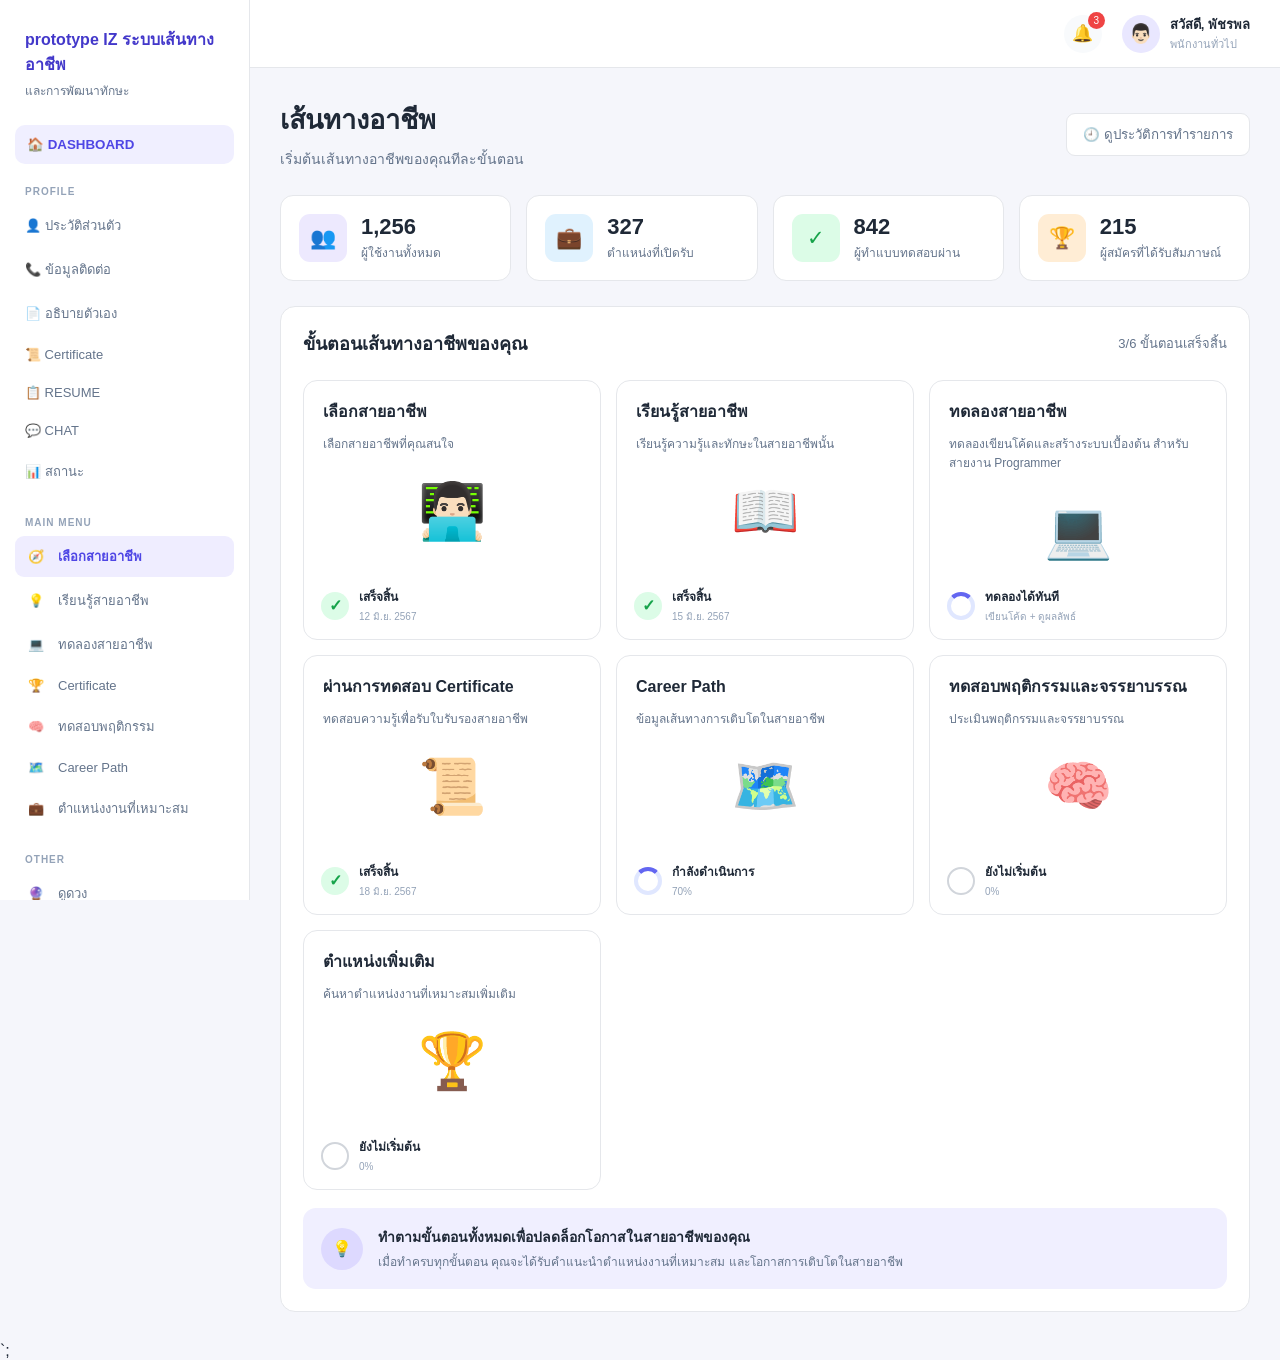
==== commit 07f5ddee: "Update index.html ลบส่วนเกินตั้งแต่ บรรทัดที่ 3239 ลงไป" ====
--- a/index.html
+++ b/index.html
@@ -1707,7 +1707,10 @@
     <span class="menu-icon">🔮</span>
     ดูดวง
 </button>
-
+<a href="fortune.html" class="menu-item">
+    <span class="menu-icon">🔮</span>
+    ดูดวง
+</a>
         <button class="menu-item">
             🌐
             ข้อมูลสายงานทั่วโลก
@@ -3233,71 +3236,3 @@
 </body>
 
 </html>`;
-
-
-    runCode();
-
-}
-
-
-
-
-/* =====================================================
-   TOAST
-===================================================== */
-
-function showToast(message) {
-
-
-    const toast =
-        document.getElementById(
-            "toast"
-        );
-
-
-    toast.textContent =
-        message;
-
-
-    toast.style.display =
-        "block";
-
-
-    clearTimeout(
-        window.toastTimer
-    );
-
-
-    window.toastTimer =
-        setTimeout(
-            function() {
-
-                toast.style.display =
-                    "none";
-
-            },
-            2200
-        );
-
-}
-
-
-/* =====================================================
-   START
-===================================================== */
-
-document.addEventListener(
-    "DOMContentLoaded",
-    function() {
-
-        runCode();
-
-    }
-);
-
-</script>
-
-
-</body>
-
-</html>
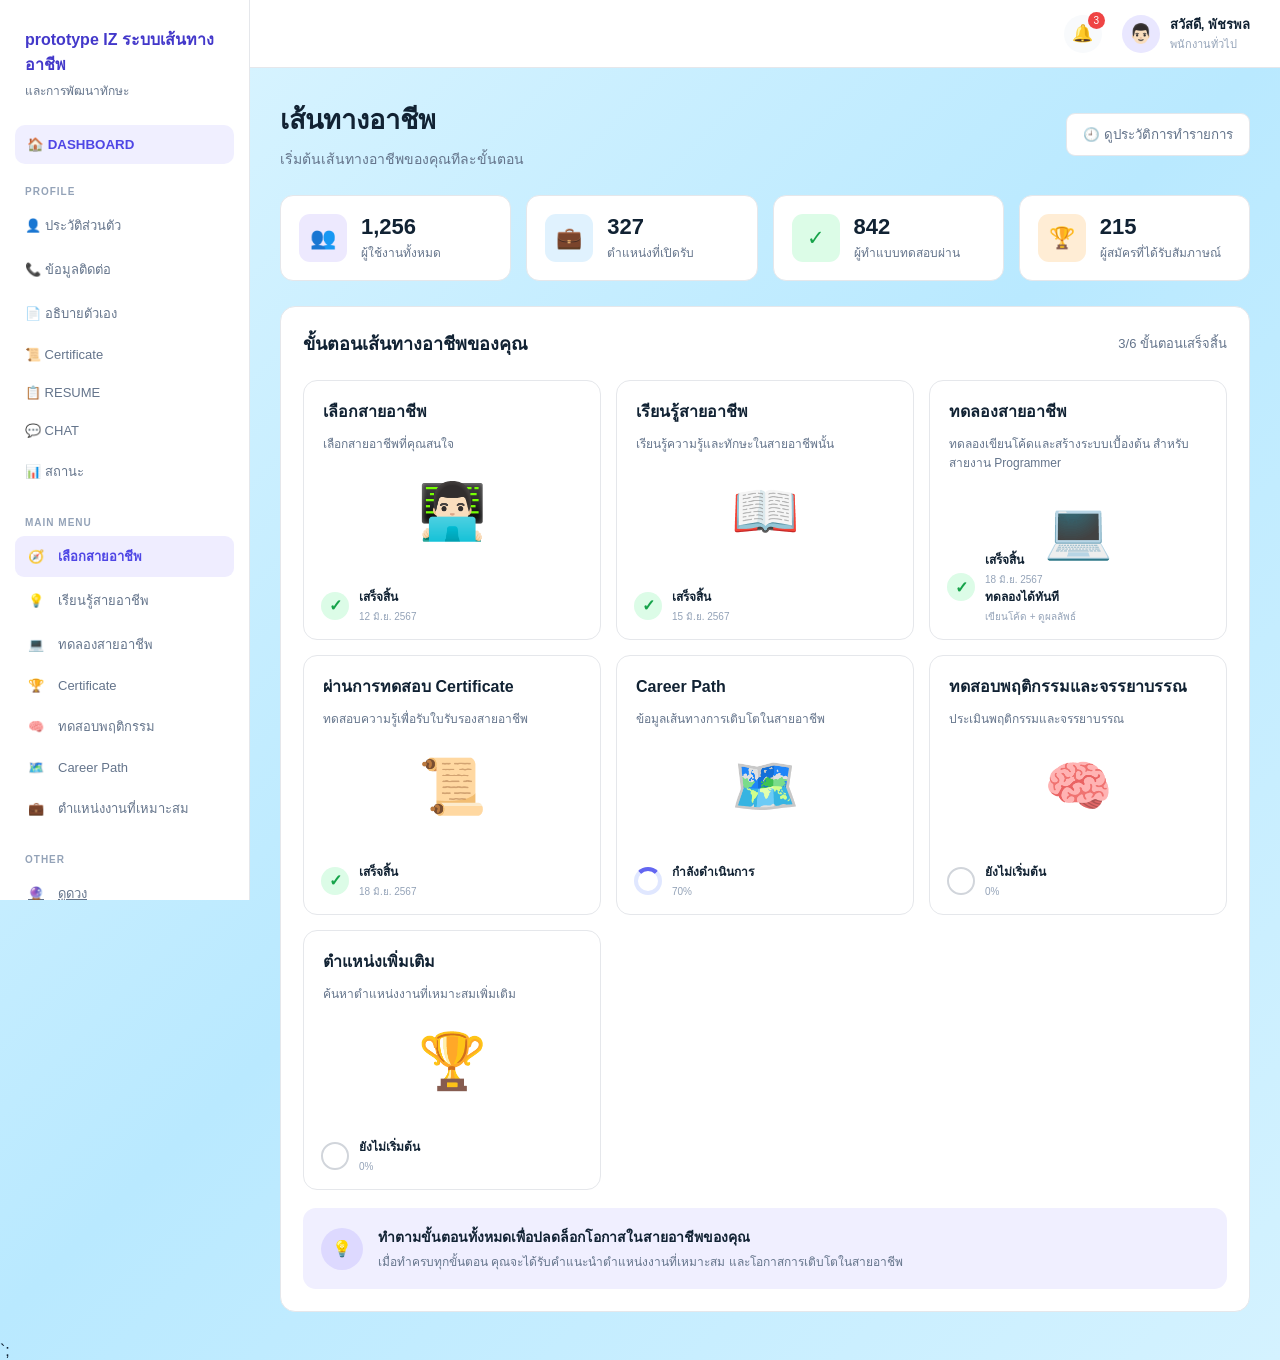
==== commit af3fd323: "Update index.html" ====
--- a/index.html
+++ b/index.html
@@ -23,23 +23,23 @@
 }
 
 body {
-
     margin: 0;
+    min-height: 100vh;
 
     font-family:
         Arial,
         "Noto Sans Thai",
         sans-serif;
 
-    background: #f5f6fb;
-
-    color: #1f2937;
-}
-
-button {
-
-    font-family: inherit;
-
+    color: #123;
+
+    background:
+        linear-gradient(
+            135deg,
+            #dff6ff,
+            #b9e9ff,
+            #d4f2ff
+        );
 }
 
 
@@ -1703,11 +1703,7 @@
             OTHER
         </div>
 
-        <button class="menu-item" onclick="showPage('fortune')">
-    <span class="menu-icon">🔮</span>
-    ดูดวง
-</button>
-<a href="fortune.html" class="menu-item">
+       <a href="fortune.html" class="menu-item">
     <span class="menu-icon">🔮</span>
     ดูดวง
 </a>
@@ -2045,13 +2041,21 @@
                 💻
             </div>
 
-            <div class="status">
-
-                <span class="progress-circle">
+              <div class="status">
+
+                <span class="status-icon">
+                    ✓
                 </span>
 
                 <div>
 
+                    <strong>
+                        เสร็จสิ้น
+                    </strong>
+
+               <small>
+                        18 มิ.ย. 2567
+                </small>
                     <strong>
                         ทดลองได้ทันที
                     </strong>
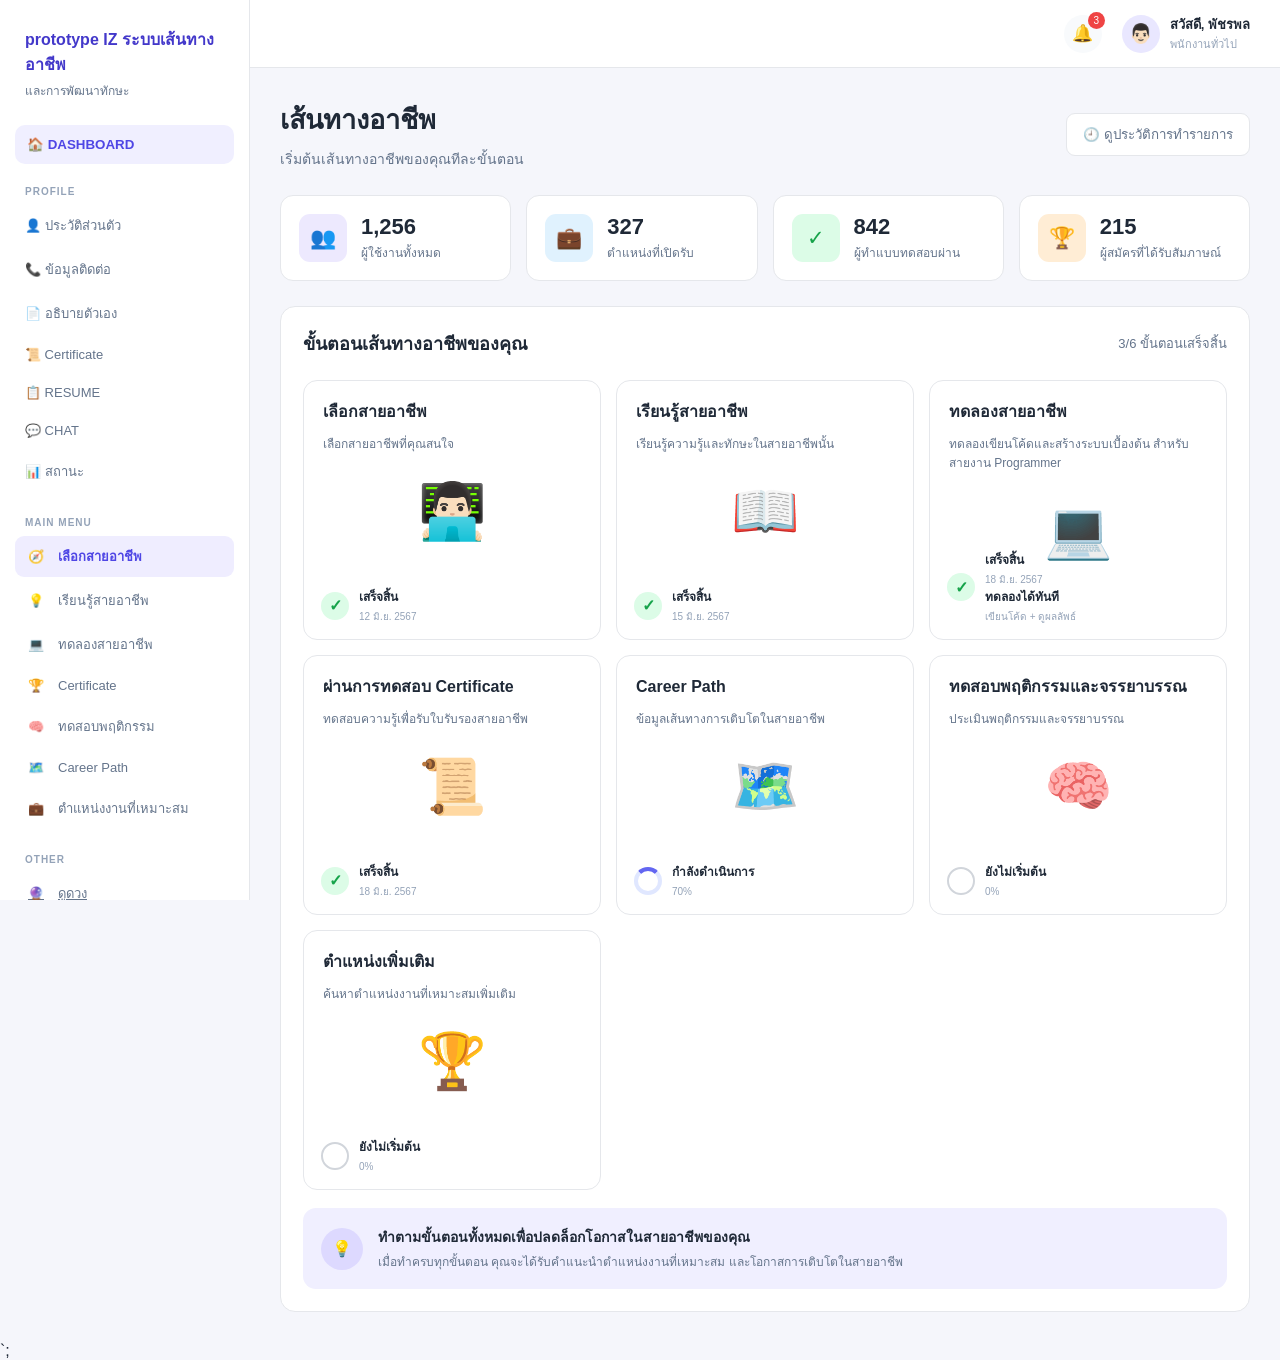
==== commit 6374fe98: "Update index.html" ====
--- a/index.html
+++ b/index.html
@@ -23,25 +23,18 @@
 }
 
 body {
+
     margin: 0;
-    min-height: 100vh;
 
     font-family:
         Arial,
         "Noto Sans Thai",
         sans-serif;
 
-    color: #123;
-
-    background:
-        linear-gradient(
-            135deg,
-            #dff6ff,
-            #b9e9ff,
-            #d4f2ff
-        );
-}
-
+    background: #f5f6fb;
+
+    color: #1f2937;
+}
 
 /* =====================================================
    APP
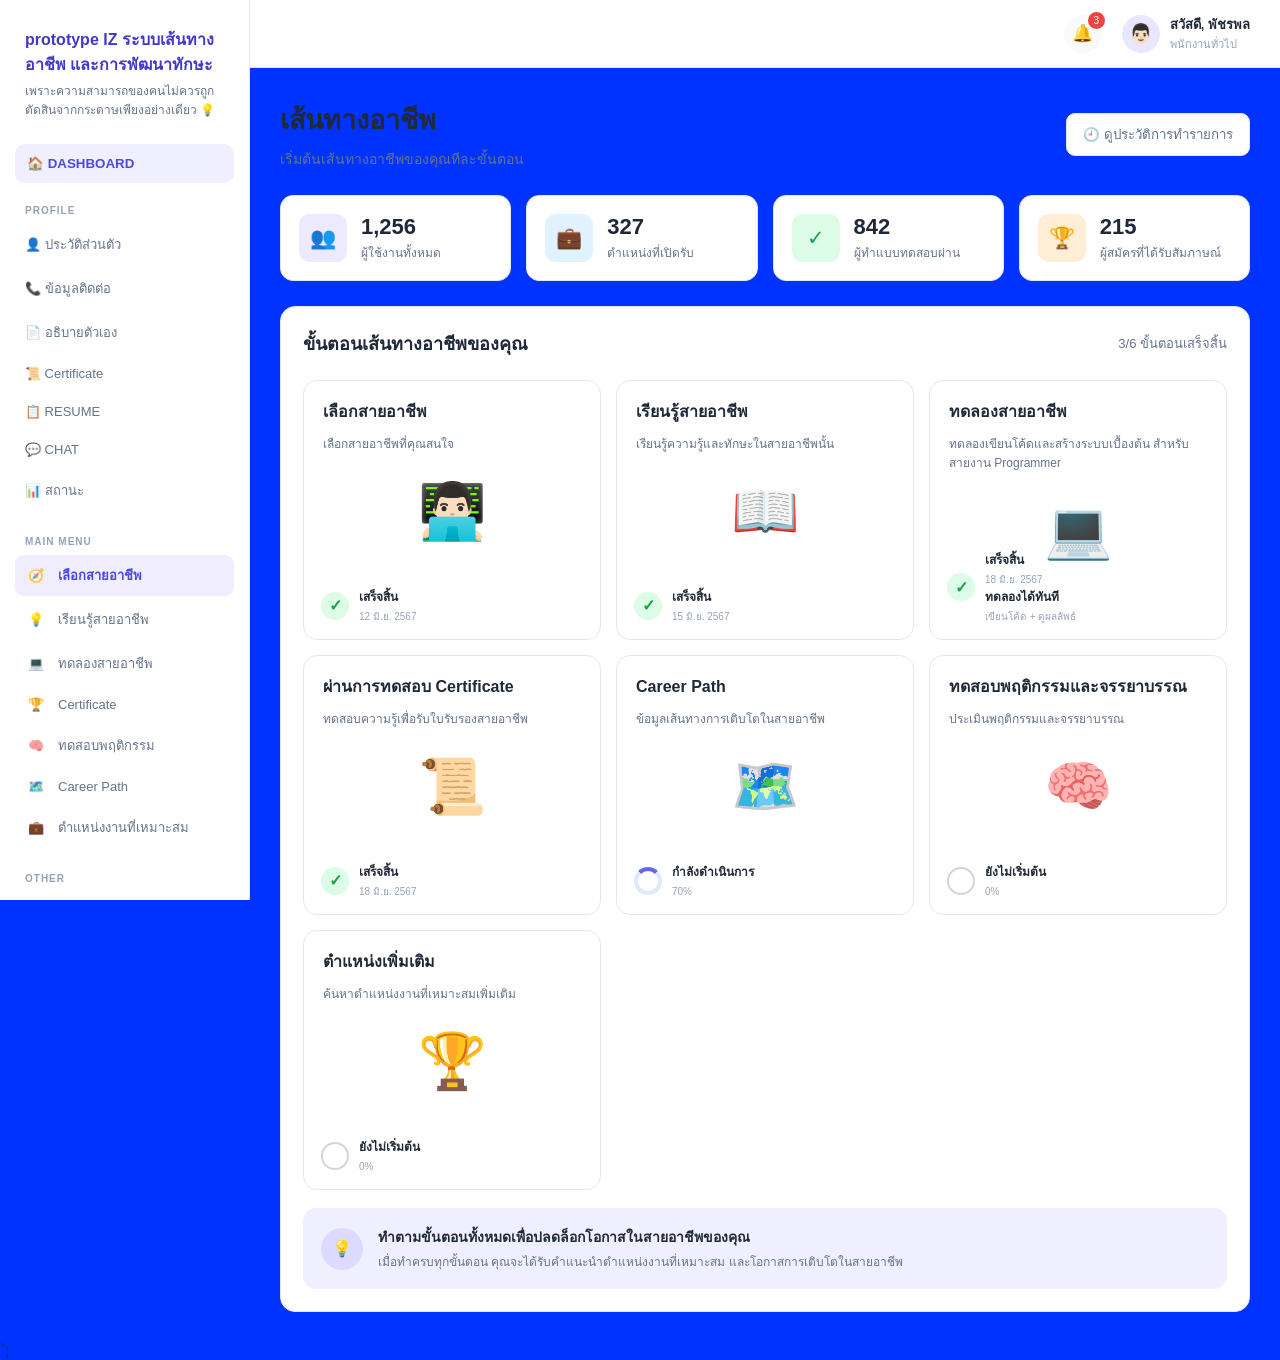
==== commit 5f2f49b5: "Update index.html แก้พื้นหลัง" ====
--- a/index.html
+++ b/index.html
@@ -31,7 +31,7 @@
         "Noto Sans Thai",
         sans-serif;
 
-    background: #f5f6fb;
+    background: #0033FF;
 
     color: #1f2937;
 }
@@ -1528,11 +1528,11 @@
     <div class="logo">
 
         <div class="logo-title">
-            prototype IZ ระบบเส้นทางอาชีพ
+            prototype IZ ระบบเส้นทางอาชีพ    และการพัฒนาทักษะ
         </div>
 
         <div class="logo-subtitle">
-            และการพัฒนาทักษะ
+            เพราะความสามารถของคนไม่ควรถูกตัดสินจากกระดาษเพียงอย่างเดียว 💡
         </div>
 
     </div>
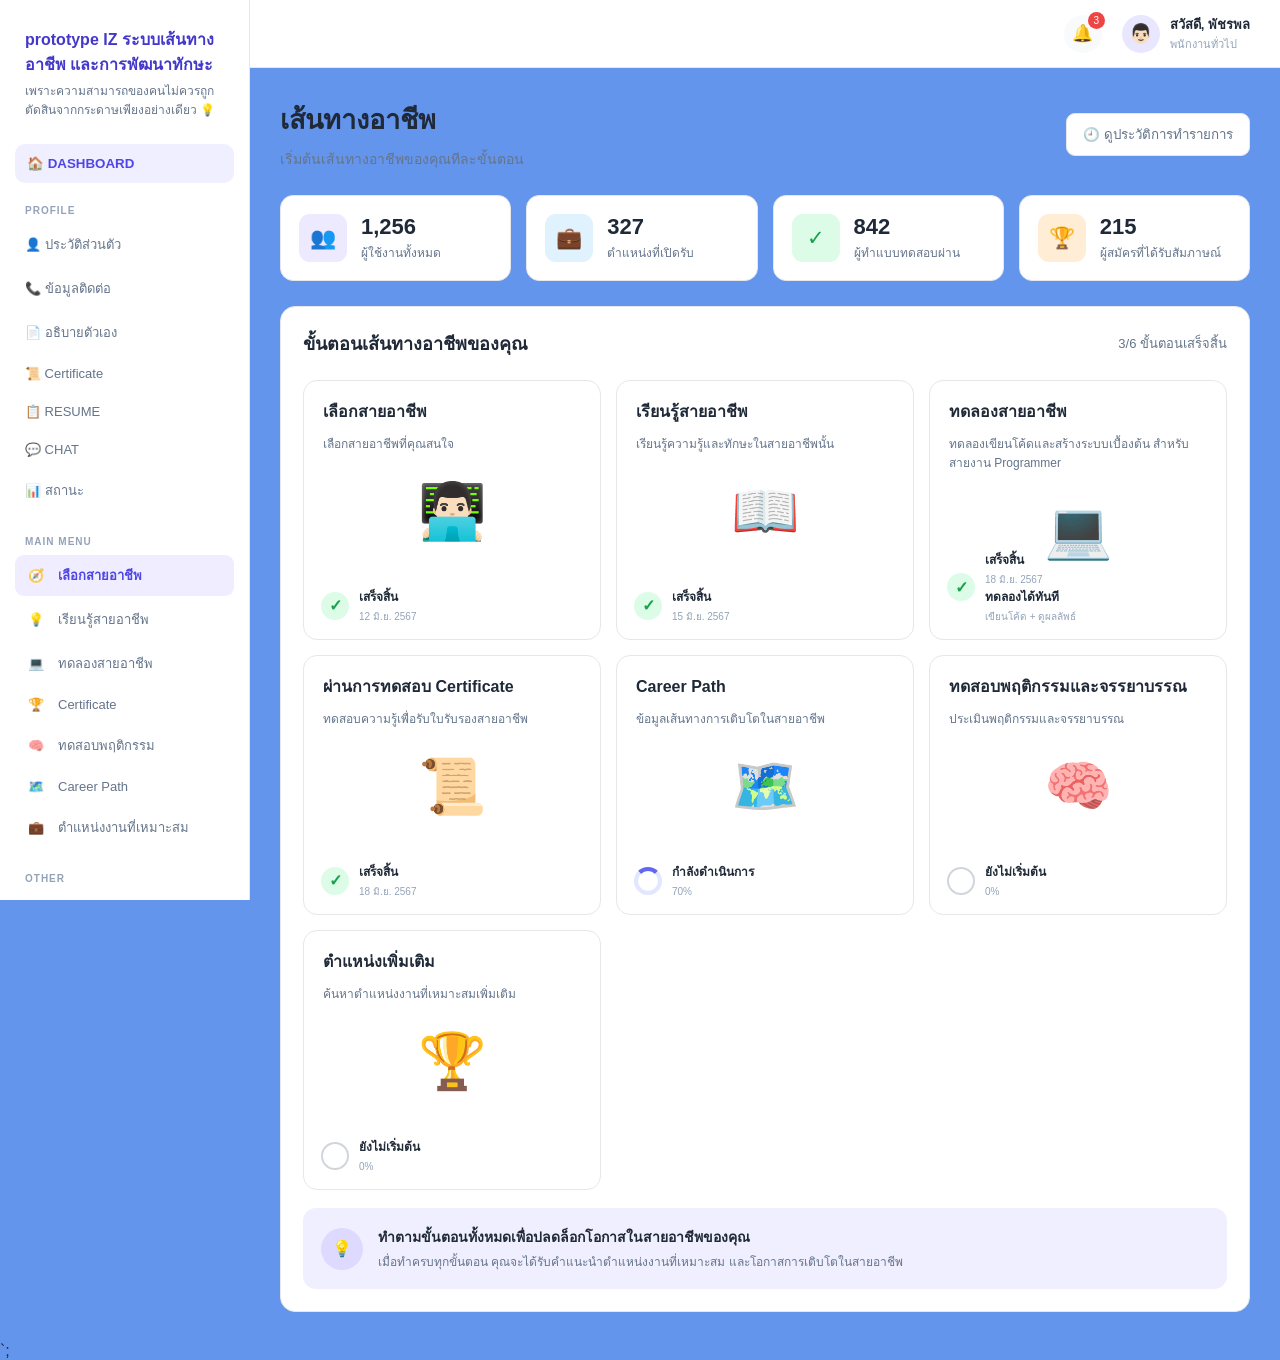
==== commit c2c5e6a4: "Update index.html change backgroup line34" ====
--- a/index.html
+++ b/index.html
@@ -31,7 +31,7 @@
         "Noto Sans Thai",
         sans-serif;
 
-    background: #0033FF;
+    background: #6495ED;
 
     color: #1f2937;
 }
